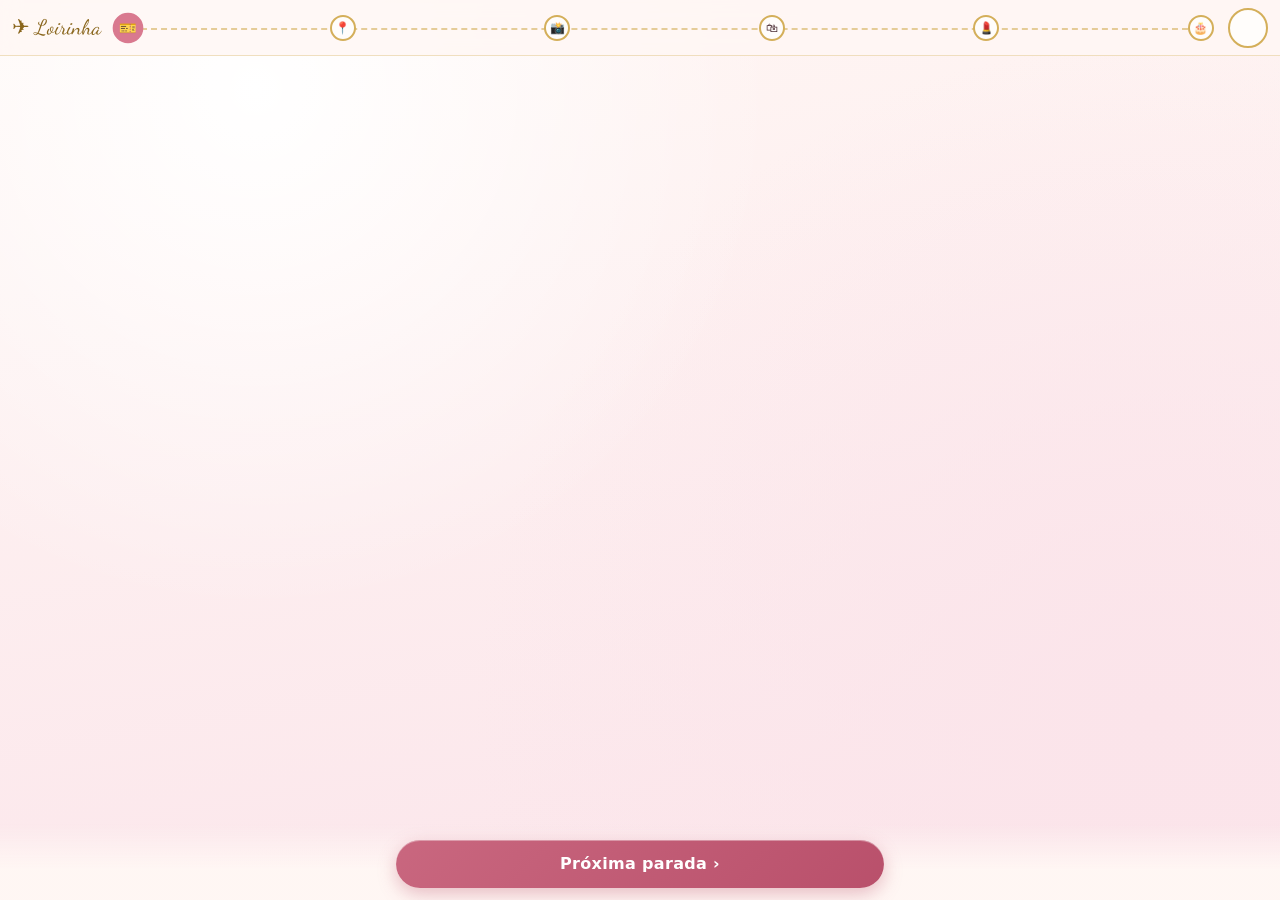
==== patricia/index.html @ ab7583b1 "Patrícia: estrutura do site, textos em config.js e navegação entre paradas Site novo e independente " ====
<!doctype html>
<html lang="pt-BR">
<head>
<meta charset="utf-8">
<meta name="viewport" content="width=device-width, initial-scale=1, viewport-fit=cover">
<meta name="theme-color" content="#FBE4EA">
<meta name="description" content="Uma surpresa de aniversário para a Loirinha. Embarque!">
<meta property="og:title" content="Feliz aniversário, Loirinha ✨">
<meta property="og:description" content="Seu cartão de embarque está pronto. ✈">
<title>Feliz aniversário, Loirinha ✨</title>
<link rel="icon" href="data:image/svg+xml,%3Csvg xmlns='http://www.w3.org/2000/svg' viewBox='0 0 100 100'%3E%3Ccircle cx='50' cy='50' r='48' fill='%23FBE4EA'/%3E%3Cpath d='M50 78C20 58 18 36 32 28c8-4 15 0 18 7 3-7 10-11 18-7 14 8 12 30-18 50z' fill='%23D9798F'/%3E%3C/svg%3E">
<link rel="preconnect" href="https://fonts.googleapis.com">
<link rel="preconnect" href="https://fonts.gstatic.com" crossorigin>
<link rel="stylesheet" href="https://fonts.googleapis.com/css2?family=Dancing+Script:wght@600;700&family=Playfair+Display:ital,wght@0,600;0,700;1,500&display=swap">
<link rel="stylesheet" href="css/base.css">
</head>
<body>
<a class="pular" href="#conteudo">Pular para o conteúdo</a>

<header id="topo">
  <span class="marca" aria-hidden="true">✈ <span id="marca-nome"></span></span>
  <ol id="itinerario" aria-label="Itinerário da surpresa"></ol>
  <button id="btn-som" class="btn-redondo" type="button" aria-pressed="false" hidden></button>
</header>

<main id="conteudo" tabindex="-1">
  <section class="tela" id="embarque" aria-labelledby="embarque-h"></section>
  <section class="tela" id="mapa" aria-labelledby="mapa-h"></section>
  <section class="tela" id="polaroid" aria-labelledby="polaroid-h"></section>
  <section class="tela" id="sacolas" aria-labelledby="sacolas-h"></section>
  <section class="tela" id="penteadeira" aria-labelledby="penteadeira-h"></section>
  <section class="tela" id="final" aria-labelledby="final-h"></section>
</main>

<nav id="rodape" aria-label="Navegação entre as paradas">
  <button id="btn-voltar" class="btn btn-claro" type="button"></button>
  <button id="btn-proxima" class="btn" type="button"></button>
</nav>

<div id="balao" role="status" aria-live="polite"></div>
<canvas id="brilhos" aria-hidden="true"></canvas>

<script src="js/config.js"></script>
<script src="js/base.js"></script>
<script src="js/app.js"></script>
</body>
</html>
---- patricia/css/base.css ----
:root {
  --creme: #FFF7F4;
  --branco: #FFFDFB;
  --rosa-claro: #FBE4EA;
  --rosa: #F4B6C2;
  --rosa-forte: #D9798F;
  --nude: #EFD5C6;
  --nude-escuro: #C9A28C;
  --dourado: #D4AF5A;
  --dourado-claro: #F3DFA6;
  --dourado-escuro: #8A661C;
  --texto: #4A2C33;
  --texto-suave: #6E4C55;
  --sombra: 0 10px 30px rgba(140, 80, 95, .18);

  --serifa: "Playfair Display", "Didot", "Bodoni 72", Georgia, serif;
  --mao: "Dancing Script", "Segoe Script", "Brush Script MT", cursive;
  --sans: system-ui, -apple-system, "Segoe UI", Roboto, "Helvetica Neue", Arial, sans-serif;

  --topo: 56px;
  --rodape: 76px;
  --seguro-baixo: env(safe-area-inset-bottom, 0px);
}

* { box-sizing: border-box; }

html, body { margin: 0; height: 100%; }

body {
  min-height: 100vh;
  min-height: 100dvh;
  background:
    radial-gradient(circle at 20% 10%, #fff 0, transparent 40%),
    radial-gradient(circle at 90% 80%, var(--rosa-claro) 0, transparent 50%),
    linear-gradient(170deg, var(--creme), var(--rosa-claro));
  background-attachment: fixed;
  color: var(--texto);
  font-family: var(--sans);
  font-size: 17px;
  line-height: 1.5;
  -webkit-tap-highlight-color: transparent;
  -webkit-text-size-adjust: 100%;
  overflow-x: hidden;
}

button { font: inherit; color: inherit; }

.pular {
  position: absolute; left: 8px; top: -60px; z-index: 100;
  background: var(--texto); color: #fff; padding: 8px 14px; border-radius: 8px;
}
.pular:focus { top: 8px; }

:focus-visible { outline: 3px solid var(--rosa-forte); outline-offset: 3px; border-radius: 6px; }

.so-leitor {
  position: absolute; width: 1px; height: 1px; overflow: hidden;
  clip: rect(0 0 0 0); white-space: nowrap;
}

/* ── topo: marca, itinerário e som */
#topo {
  position: fixed; inset: 0 0 auto 0; z-index: 20;
  height: calc(var(--topo) + env(safe-area-inset-top, 0px));
  padding: env(safe-area-inset-top, 0px) 12px 0;
  display: flex; align-items: center; gap: 10px;
  background: rgba(255, 247, 244, .82);
  -webkit-backdrop-filter: blur(10px); backdrop-filter: blur(10px);
  border-bottom: 1px solid rgba(212, 175, 90, .35);
}
.marca { font-family: var(--mao); font-size: 21px; color: var(--dourado-escuro); white-space: nowrap; }

#itinerario {
  flex: 1; display: flex; justify-content: space-between; align-items: center;
  list-style: none; margin: 0 4px; padding: 0; position: relative; min-width: 0;
}
#itinerario::before {
  content: ""; position: absolute; left: 6px; right: 6px; top: 50%;
  border-top: 2px dashed var(--dourado);
  opacity: .6;
}
#itinerario li { position: relative; z-index: 1; }
#itinerario button {
  display: block; width: 26px; height: 26px; padding: 0;
  border: 2px solid var(--dourado); border-radius: 50%;
  background: var(--branco); cursor: pointer; font-size: 12px;
  transition: transform .25s, background .25s;
}
#itinerario button[aria-current="step"] {
  background: var(--rosa-forte); border-color: var(--rosa-forte); color: #fff; transform: scale(1.18);
}
#itinerario button.visto:not([aria-current]) { background: var(--dourado-claro); }

.btn-redondo {
  width: 40px; height: 40px; flex: none; border-radius: 50%;
  border: 2px solid var(--dourado); background: var(--branco); cursor: pointer;
  display: grid; place-items: center; font-size: 18px;
}
.btn-redondo[aria-pressed="true"] { background: var(--rosa-forte); border-color: var(--rosa-forte); color: #fff; }

/* ── telas */
main { outline: none; }
.tela {
  display: none;
  min-height: 100vh;
  min-height: 100dvh;
  padding: calc(var(--topo) + env(safe-area-inset-top, 0px) + 18px) 16px calc(var(--rodape) + var(--seguro-baixo) + 18px);
  max-width: 520px;
  margin: 0 auto;
  position: relative;
}
.tela.ativa { display: block; animation: entra .6s cubic-bezier(.2, .8, .2, 1) both; }
.tela.saindo { display: block; position: absolute; inset: 0; animation: sai .35s ease both; pointer-events: none; }
@keyframes entra { from { opacity: 0; transform: translateY(26px) scale(.98); } }
@keyframes sai { to { opacity: 0; transform: translateY(-20px); } }

h1, h2 {
  font-family: var(--serifa); font-weight: 700; color: var(--texto);
  text-align: center; margin: 6px 0 4px; line-height: 1.15;
}
h2 { font-size: clamp(28px, 8vw, 36px); }
h2 .enfeite { color: var(--dourado); font-size: .7em; vertical-align: middle; }
.sub { text-align: center; color: var(--texto-suave); margin: 0 auto 16px; max-width: 34ch; }
.contador {
  text-align: center; font-size: 14px; letter-spacing: .06em; text-transform: uppercase;
  color: var(--dourado-escuro); font-weight: 600; margin: 14px 0 0;
}

/* ── botões */
.btn {
  appearance: none; border: 0; cursor: pointer;
  min-height: 48px; padding: 12px 22px; border-radius: 999px;
  font-weight: 700; font-size: 16px; letter-spacing: .02em;
  color: #fff;
  background: linear-gradient(135deg, #C9677F, #B9506B);
  box-shadow: 0 6px 18px rgba(185, 80, 107, .35), inset 0 1px 0 rgba(255, 255, 255, .35);
  transition: transform .15s, box-shadow .2s, opacity .2s;
}
.btn:active { transform: scale(.96); }
.btn-claro {
  color: var(--texto); background: var(--branco);
  box-shadow: inset 0 0 0 2px var(--nude), 0 4px 12px rgba(140, 80, 95, .1);
}
.btn-ouro {
  color: #3d2a06;
  background: linear-gradient(135deg, #F3DFA6, #D4AF5A 55%, #F3DFA6);
  box-shadow: 0 6px 18px rgba(170, 130, 40, .35), inset 0 1px 0 rgba(255, 255, 255, .6);
}
.btn[hidden] { display: none; }

#rodape {
  position: fixed; inset: auto 0 0 0; z-index: 20;
  display: flex; justify-content: space-between; gap: 12px;
  padding: 12px 16px calc(12px + var(--seguro-baixo));
  max-width: 520px; margin: 0 auto;
  transition: transform .4s, opacity .4s;
}
#rodape::before {
  content: ""; position: fixed; inset: auto 0 0 0; height: calc(var(--rodape) + var(--seguro-baixo));
  background: linear-gradient(to top, rgba(255, 247, 244, .95) 40%, transparent);
  z-index: -1; pointer-events: none;
}
#rodape.escondido { transform: translateY(120%); opacity: 0; pointer-events: none; }
#rodape .btn { flex: 1; }
#btn-voltar { flex: 0 0 auto; }

/* ── balão de mensagem (aria-live) */
#balao {
  position: fixed; z-index: 40; left: 50%; bottom: calc(var(--rodape) + var(--seguro-baixo) + 10px);
  width: min(92vw, 440px);
  transform: translate(-50%, 20px); opacity: 0; pointer-events: none;
  background: var(--branco); color: var(--texto);
  border: 1px solid var(--dourado-claro); border-radius: 18px;
  padding: 14px 18px; box-shadow: var(--sombra);
  text-align: center; font-size: 17px;
  transition: transform .35s cubic-bezier(.2, .9, .3, 1.3), opacity .3s;
}
#balao.on { transform: translate(-50%, 0); opacity: 1; }
#balao:empty { display: none; }

/* ── janela (modal) */
.janela {
  position: fixed; inset: 0; z-index: 50;
  display: grid; place-items: center; padding: 20px;
  background: rgba(74, 44, 51, .35);
  -webkit-backdrop-filter: blur(4px); backdrop-filter: blur(4px);
  animation: aparece .25s ease both;
}
.janela-caixa {
  width: min(100%, 400px); background: var(--branco); border-radius: 22px;
  padding: 26px 22px 20px; box-shadow: var(--sombra); text-align: center;
  animation: pula .45s cubic-bezier(.2, .9, .3, 1.3) both;
}
.janela-caixa .btn { margin-top: 18px; }
@keyframes aparece { from { opacity: 0; } }
@keyframes pula { from { opacity: 0; transform: translateY(30px) scale(.9); } }

/* ── brilhos e confete (um canvas só, por cima de tudo) */
#brilhos { position: fixed; inset: 0; width: 100%; height: 100%; pointer-events: none; z-index: 60; }

/* dica pulsante para coisas tocáveis */
.pulsa { animation: pulsa 2.2s ease-in-out infinite; }
@keyframes pulsa { 50% { filter: drop-shadow(0 0 6px rgba(212, 175, 90, .9)); } }

@media (prefers-reduced-motion: reduce) {
  *, *::before, *::after { animation-duration: .01ms !important; animation-iteration-count: 1 !important; transition-duration: .01ms !important; }
}
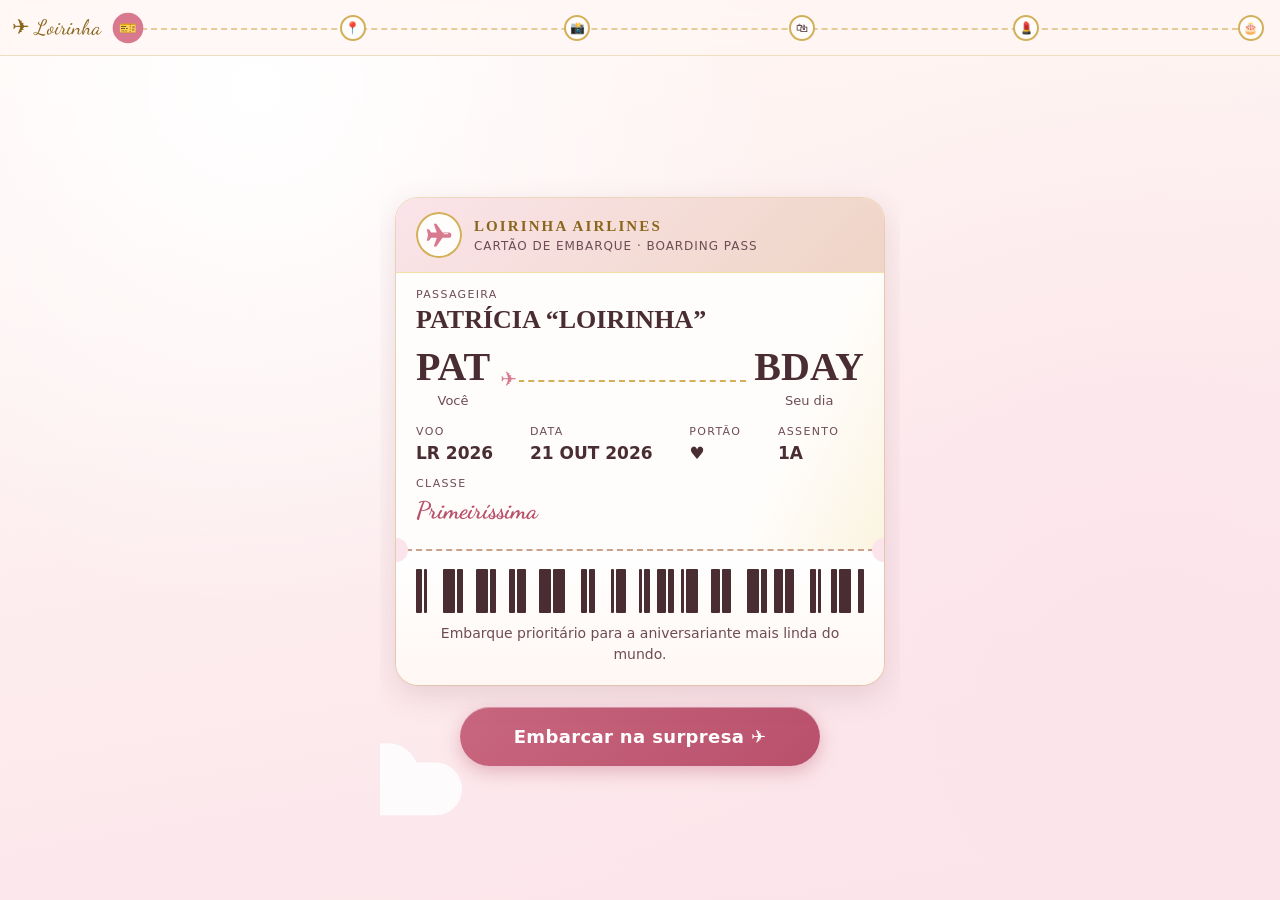
==== commit 19243326: "Patrícia: abertura em cartão de embarque Cartão com nome, apelido, rota PAT → BDAY e data; botão "Em" ====
--- a/patricia/index.html
+++ b/patricia/index.html
@@ -13,6 +13,7 @@
 <link rel="preconnect" href="https://fonts.gstatic.com" crossorigin>
 <link rel="stylesheet" href="https://fonts.googleapis.com/css2?family=Dancing+Script:wght@600;700&family=Playfair+Display:ital,wght@0,600;0,700;1,500&display=swap">
 <link rel="stylesheet" href="css/base.css">
+<link rel="stylesheet" href="css/embarque.css">
 </head>
 <body>
 <a class="pular" href="#conteudo">Pular para o conteúdo</a>
@@ -42,6 +43,7 @@
 
 <script src="js/config.js"></script>
 <script src="js/base.js"></script>
+<script src="js/telas/embarque.js"></script>
 <script src="js/app.js"></script>
 </body>
 </html>
--- a/patricia/css/base.css
+++ b/patricia/css/base.css
@@ -44,6 +44,7 @@
 }
 
 button { font: inherit; color: inherit; }
+[hidden] { display: none !important; }
 
 .pular {
   position: absolute; left: 8px; top: -60px; z-index: 100;
--- a/patricia/css/embarque.css
+++ b/patricia/css/embarque.css
@@ -0,0 +1,109 @@
+/* 1 ── cartão de embarque */
+#embarque { display: none; overflow: hidden; padding-bottom: 32px; }
+#embarque.ativa { display: flex; flex-direction: column; justify-content: center; gap: 22px; }
+
+.nuvens i {
+  position: absolute; z-index: -1; width: 140px; height: 44px; border-radius: 40px;
+  background: #fff; opacity: .85; filter: blur(.5px);
+  box-shadow: 30px -18px 0 4px #fff, 70px -6px 0 0 #fff;
+  animation: nuvem 26s linear infinite;
+}
+.nuvens i:nth-child(1) { top: 14%; left: -40%; }
+.nuvens i:nth-child(2) { top: 62%; left: -60%; transform: scale(.7); animation-duration: 34s; animation-delay: -12s; opacity: .7; }
+.nuvens i:nth-child(3) { top: 86%; left: -30%; transform: scale(1.2); animation-duration: 40s; animation-delay: -24s; }
+@keyframes nuvem { to { translate: 180vw 0; } }
+
+.passe {
+  position: relative; border-radius: 22px; overflow: hidden;
+  background: var(--branco); box-shadow: var(--sombra), 0 0 0 1px rgba(212, 175, 90, .35);
+  transform-origin: 50% 100%;
+}
+.passe::before {
+  content: ""; position: absolute; inset: 0; pointer-events: none;
+  background: linear-gradient(115deg, transparent 30%, rgba(243, 223, 166, .55) 45%, transparent 60%);
+  background-size: 300% 100%; animation: reflexo 5s ease-in-out infinite;
+}
+@keyframes reflexo { 0%, 40% { background-position: 120% 0; } 100% { background-position: -120% 0; } }
+
+.passe-corpo { padding: 18px 20px 20px; position: relative; }
+.passe-topo {
+  display: flex; align-items: center; gap: 12px;
+  margin: -18px -20px 14px; padding: 14px 20px;
+  background: linear-gradient(135deg, var(--rosa-claro), var(--nude));
+  border-bottom: 1px solid var(--dourado-claro);
+}
+.passe-aviao {
+  width: 46px; height: 46px; flex: none; border: 0; border-radius: 50%; padding: 9px; cursor: pointer;
+  background: var(--branco); color: var(--rosa-forte); box-shadow: inset 0 0 0 2px var(--dourado);
+}
+.passe-aviao.gira { animation: giro .7s cubic-bezier(.3, 1.4, .5, 1); }
+@keyframes giro { 50% { transform: translateY(-6px) rotate(-20deg) scale(1.15); } }
+.passe-cia { margin: 0; font-family: var(--serifa); font-weight: 700; letter-spacing: .14em; font-size: 15px; color: var(--dourado-escuro); }
+.passe-tipo { margin: 0; font-size: 12px; letter-spacing: .08em; text-transform: uppercase; color: var(--texto-suave); }
+
+.rotulo, .passe-dados dt {
+  margin: 0; font-size: 11px; letter-spacing: .12em; text-transform: uppercase; color: var(--texto-suave);
+}
+.passe-nome { margin: 0 0 12px; font-family: var(--serifa); font-size: clamp(20px, 6vw, 26px); font-weight: 700; line-height: 1.2; }
+
+.passe-rota { display: flex; align-items: center; justify-content: space-between; gap: 8px; margin-bottom: 12px; }
+.passe-rota > div:not(.passe-linha) { text-align: center; }
+.passe-rota b { display: block; font-family: var(--serifa); font-size: clamp(30px, 10vw, 40px); line-height: 1; color: var(--texto); }
+.passe-rota span { font-size: 13px; color: var(--texto-suave); }
+.passe-linha { flex: 1; position: relative; height: 24px; }
+.passe-linha::before { content: ""; position: absolute; left: 0; right: 0; top: 50%; border-top: 2px dashed var(--dourado); }
+.passe-linha span {
+  position: absolute; top: 50%; left: 0; translate: 0 -55%;
+  color: var(--rosa-forte); font-size: 20px; background: var(--branco); padding: 0 2px;
+  animation: voa 3.2s ease-in-out infinite;
+}
+@keyframes voa { 0% { left: 0; } 50% { left: calc(100% - 24px); } 100% { left: 0; } }
+
+.passe-dados { display: grid; grid-template-columns: repeat(4, auto); gap: 10px 12px; margin: 0; }
+.passe-dados dd { margin: 0; white-space: nowrap; font-weight: 700; font-size: 17px; }
+.passe-dados .largo { grid-column: 1 / -1; }
+.passe-dados .largo dd { font-family: var(--mao); font-size: 24px; color: var(--rosa-forte); font-weight: 700; color: #B9506B; }
+
+.passe-canhoto {
+  position: relative; padding: 18px 20px 20px;
+  border-top: 2px dashed var(--nude-escuro);
+  background: linear-gradient(180deg, #fff, var(--creme));
+}
+/* furinhos do picote */
+.passe-canhoto::before, .passe-canhoto::after {
+  content: ""; position: absolute; top: -13px; width: 24px; height: 24px; border-radius: 50%;
+  background: var(--rosa-claro);
+}
+.passe-canhoto::before { left: -12px; }
+.passe-canhoto::after { right: -12px; }
+.passe-canhoto p { margin: 10px 0 0; font-size: 14px; color: var(--texto-suave); text-align: center; }
+.codigo { display: flex; gap: 2px; height: 44px; }
+.codigo i { background: var(--texto); border-radius: 1px; }
+.codigo i:nth-child(3n) { background: transparent; }
+
+.carimbo {
+  position: absolute; right: 16px; bottom: 18px;
+  padding: 6px 12px; border: 3px double #B9506B; border-radius: 10px;
+  font-family: var(--serifa); font-weight: 700; letter-spacing: .14em; color: #B9506B;
+  transform: rotate(-14deg) scale(2.4); opacity: 0; pointer-events: none;
+}
+.carimbado .carimbo { animation: carimba .45s cubic-bezier(.3, 1.6, .5, 1) forwards; }
+@keyframes carimba { to { transform: rotate(-14deg) scale(1); opacity: .9; } }
+
+.passe-acao { text-align: center; margin: 0; }
+.btn-grande { font-size: 18px; padding: 16px 30px; width: 100%; max-width: 360px; }
+
+/* o canhoto se solta e o avião decola */
+.destaca .passe-canhoto { animation: solta .8s cubic-bezier(.5, 0, .7, .4) forwards; transform-origin: 0 0; }
+@keyframes solta { to { transform: translate(30px, 120px) rotate(14deg); opacity: 0; } }
+.decola .passe, .decola .passe-acao { animation: sumir .6s ease forwards; }
+@keyframes sumir { to { opacity: 0; transform: translateY(-30px) scale(.95); } }
+.decolagem {
+  position: absolute; left: -90px; bottom: 20%; width: 80px; height: 80px;
+  color: var(--rosa-forte); opacity: 0; pointer-events: none;
+}
+.decola .decolagem { animation: decola 1.2s cubic-bezier(.5, 0, .6, 1) forwards; }
+@keyframes decola {
+  0% { opacity: 1; transform: translate(0, 0) rotate(-8deg); }
+  100% { opacity: 1; transform: translate(130vw, -60vh) rotate(-28deg) scale(1.6); }
+}
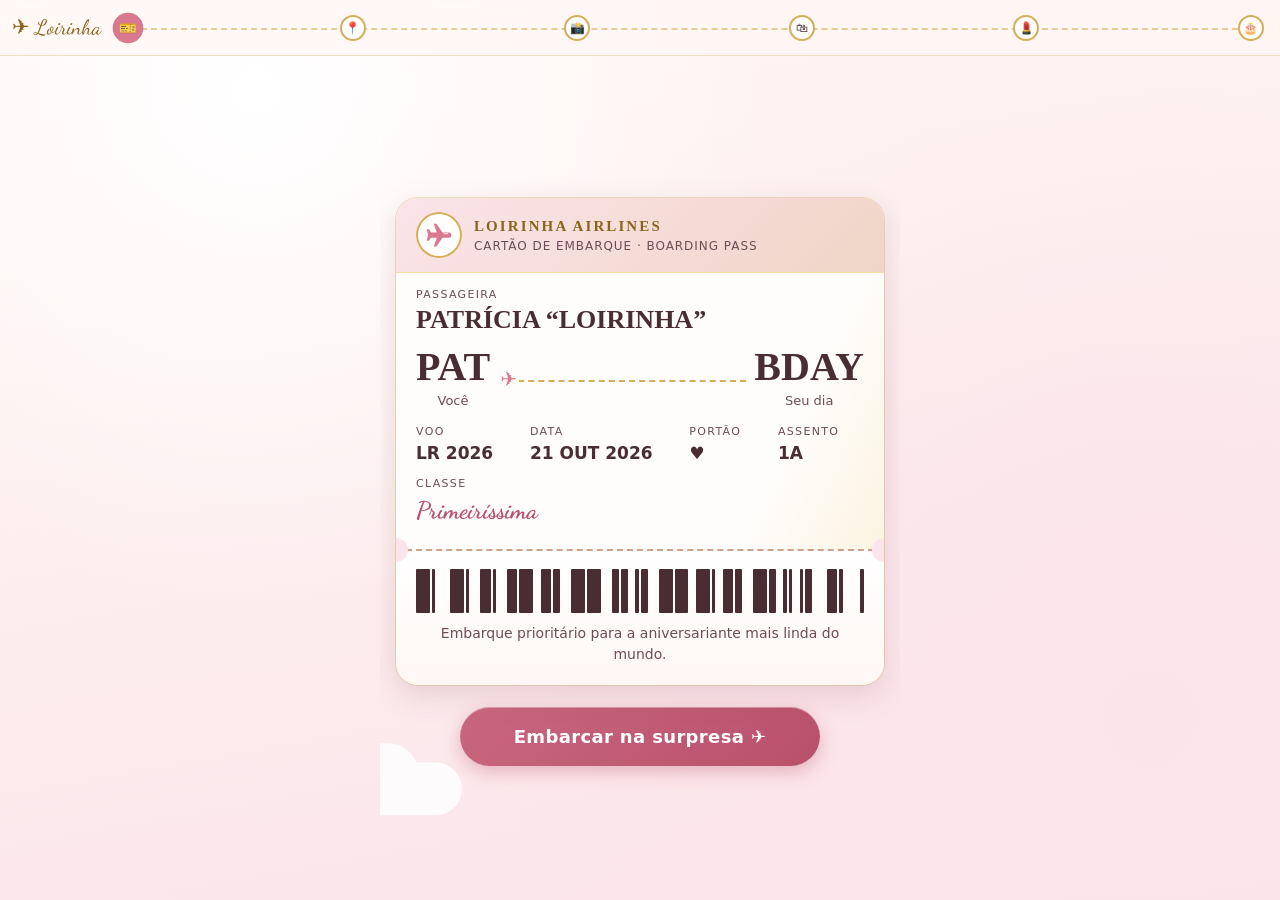
==== commit 857695eb: "Patrícia: mapa de viagens com pins, rota e passaporte Contorno do Brasil desenhado em SVG a partir d" ====
--- a/patricia/index.html
+++ b/patricia/index.html
@@ -14,6 +14,7 @@
 <link rel="stylesheet" href="https://fonts.googleapis.com/css2?family=Dancing+Script:wght@600;700&family=Playfair+Display:ital,wght@0,600;0,700;1,500&display=swap">
 <link rel="stylesheet" href="css/base.css">
 <link rel="stylesheet" href="css/embarque.css">
+<link rel="stylesheet" href="css/mapa.css">
 </head>
 <body>
 <a class="pular" href="#conteudo">Pular para o conteúdo</a>
@@ -44,6 +45,7 @@
 <script src="js/config.js"></script>
 <script src="js/base.js"></script>
 <script src="js/telas/embarque.js"></script>
+<script src="js/telas/mapa.js"></script>
 <script src="js/app.js"></script>
 </body>
 </html>
--- a/patricia/css/base.css
+++ b/patricia/css/base.css
@@ -24,7 +24,8 @@
 
 * { box-sizing: border-box; }
 
-html, body { margin: 0; height: 100%; }
+html { background: var(--creme); }
+html, body { margin: 0; }
 
 body {
   min-height: 100vh;
@@ -163,7 +164,7 @@
 }
 #rodape.escondido { transform: translateY(120%); opacity: 0; pointer-events: none; }
 #rodape .btn { flex: 1; }
-#btn-voltar { flex: 0 0 auto; }
+#rodape #btn-voltar { flex: 0 0 auto; }
 
 /* ── balão de mensagem (aria-live) */
 #balao {
--- a/patricia/css/mapa.css
+++ b/patricia/css/mapa.css
@@ -0,0 +1,52 @@
+/* 2 ── mapa de viagens */
+.mapa-moldura {
+  border-radius: 22px; overflow: hidden; background: var(--branco);
+  box-shadow: var(--sombra), 0 0 0 6px var(--branco), 0 0 0 7px var(--dourado-claro);
+  margin: 6px 6px 0;
+}
+.mapa-svg { display: block; width: 100%; height: auto; touch-action: manipulation; }
+
+.rota { animation: tracejado 1.2s linear infinite; }
+@keyframes tracejado { to { stroke-dashoffset: -24; } }
+
+.pin { cursor: pointer; outline: none; }
+.pin-corpo { animation: cai .7s cubic-bezier(.3, 1.6, .5, 1) var(--atraso, .3s) both; transform-box: fill-box; transform-origin: 50% 100%; }
+@keyframes cai { from { transform: translateY(-60px); opacity: 0; } }
+.pin.pula .pin-corpo { animation: pulinho .6s cubic-bezier(.3, 1.6, .5, 1); }
+@keyframes pulinho { 40% { transform: translateY(-12px) scale(1.12); } }
+.pin:focus-visible .pin-corpo path { stroke: var(--texto); stroke-width: 3; }
+.pin-nome { font-size: 12px; font-weight: 700; fill: var(--texto); paint-order: stroke; stroke: #fff; stroke-width: 4px; stroke-linejoin: round; }
+
+.proxima-viagem { animation: flutua 3s ease-in-out infinite; transform-box: fill-box; }
+@keyframes flutua { 50% { translate: 0 -4px; } }
+
+.passaporte {
+  list-style: none; padding: 0; margin: 12px 0 0;
+  display: flex; justify-content: center; gap: 14px; flex-wrap: wrap;
+}
+.selo {
+  width: 88px; height: 88px; border-radius: 50%;
+  display: grid; place-content: center; text-align: center; line-height: 1.1;
+  border: 2px dashed var(--nude-escuro); color: var(--texto-suave); background: rgba(255, 255, 255, .6);
+  font-size: 22px;
+}
+.selo.carimbado {
+  border: 3px double #B9506B; color: #8E3550; background: #FFF5F7;
+  transform: rotate(-8deg); animation: carimbaSelo .45s cubic-bezier(.3, 1.6, .5, 1);
+}
+.selo b { font-family: var(--serifa); font-size: 14px; }
+.selo small { font-size: 11px; letter-spacing: .14em; }
+.selo .selo-ic { font-size: 20px; }
+@keyframes carimbaSelo { from { transform: rotate(-8deg) scale(1.8); opacity: 0; } }
+.selo.grande { width: 110px; height: 110px; margin: 0 auto 6px; }
+
+.cartao-destino h3 { font-family: var(--serifa); margin: 8px 0 4px; font-size: 24px; }
+.cartao-destino p { margin: 0; color: var(--texto); }
+
+.proximos { margin-top: 20px; text-align: center; }
+.proximos h3 { font-family: var(--serifa); font-size: 18px; margin: 0 0 8px; color: var(--dourado-escuro); }
+.proximos ul { list-style: none; padding: 0; margin: 0; display: flex; flex-wrap: wrap; justify-content: center; gap: 8px; }
+.proximos li {
+  padding: 6px 14px; border-radius: 999px; font-size: 14px;
+  background: var(--branco); border: 1px dashed var(--dourado);
+}
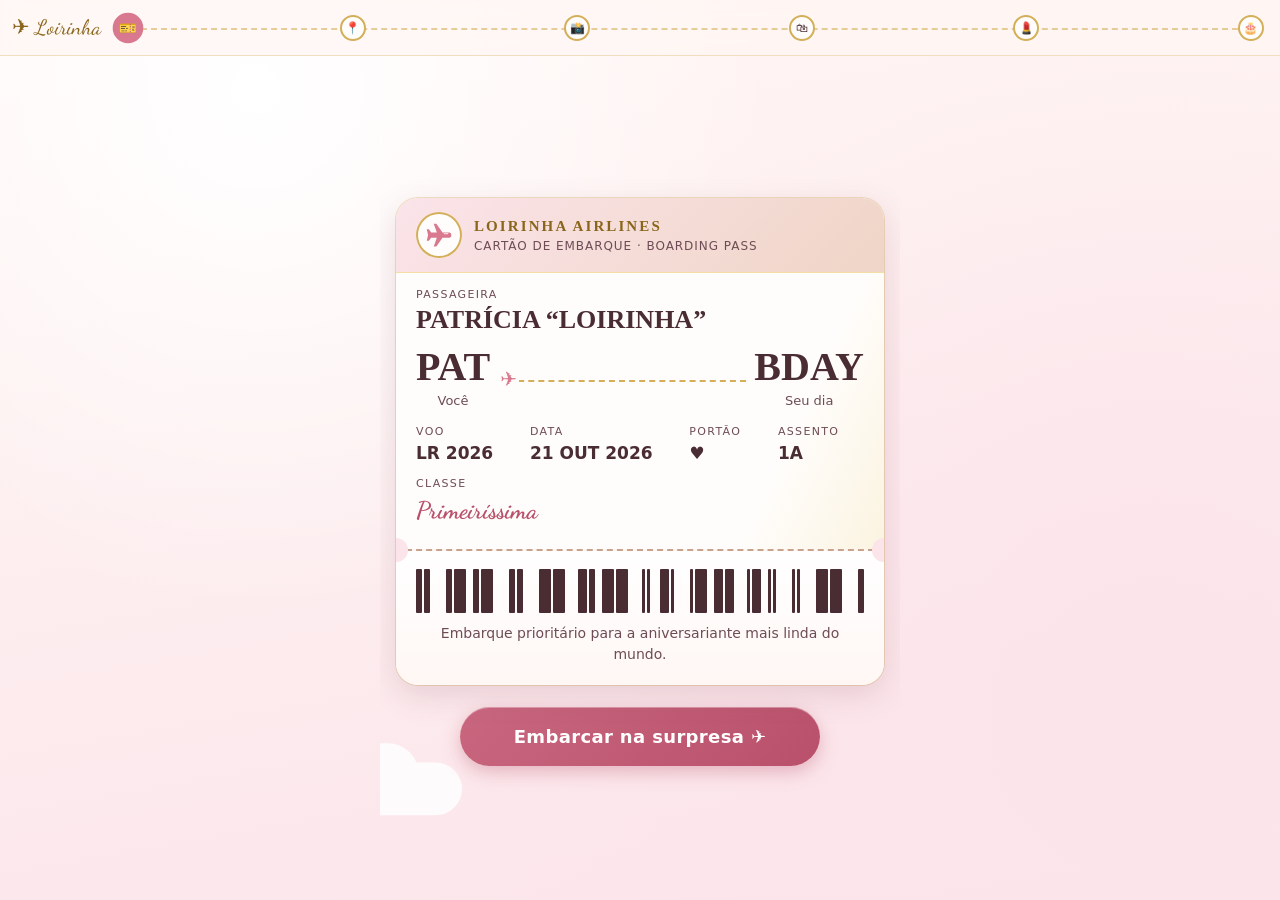
==== commit 4868e0a3: "Patrícia: câmera antiga e polaroid que revela balançando o celular A câmera instantânea é SVG; o fla" ====
--- a/patricia/index.html
+++ b/patricia/index.html
@@ -15,6 +15,7 @@
 <link rel="stylesheet" href="css/base.css">
 <link rel="stylesheet" href="css/embarque.css">
 <link rel="stylesheet" href="css/mapa.css">
+<link rel="stylesheet" href="css/polaroid.css">
 </head>
 <body>
 <a class="pular" href="#conteudo">Pular para o conteúdo</a>
@@ -46,6 +47,7 @@
 <script src="js/base.js"></script>
 <script src="js/telas/embarque.js"></script>
 <script src="js/telas/mapa.js"></script>
+<script src="js/telas/polaroid.js"></script>
 <script src="js/app.js"></script>
 </body>
 </html>
--- a/patricia/css/polaroid.css
+++ b/patricia/css/polaroid.css
@@ -0,0 +1,85 @@
+/* 3 ── câmera antiga e polaroid */
+.estudio { position: relative; display: flex; flex-direction: column; align-items: center; margin-top: 8px; }
+.camera {
+  position: relative; z-index: 2; width: min(78vw, 250px); aspect-ratio: 240 / 170;
+  filter: drop-shadow(0 12px 18px rgba(140, 80, 95, .22));
+}
+.flash .camera { animation: clique .35s ease; }
+@keyframes clique { 40% { transform: scale(.96) translateY(3px); } }
+
+.flash-luz { position: fixed; inset: 0; z-index: 70; background: #fff; opacity: 0; pointer-events: none; }
+.flash .flash-luz { animation: flash .6s ease-out; }
+@keyframes flash { 10% { opacity: .95; } 100% { opacity: 0; } }
+
+/* a fenda por onde a foto sai */
+.saida {
+  position: relative; z-index: 1;
+  margin-top: calc(min(78vw, 250px) * -0.12);
+  width: min(82vw, 290px);
+  overflow: hidden; padding: 0 14px 30px;
+  max-height: 0; transition: max-height 1.5s steps(14, end);
+}
+.ejetando .saida { max-height: 560px; }
+.foto-polaroid {
+  --p: 0; --balanco: 0deg;
+  margin: 0; padding: 12px 12px 0; background: #FFFEFB; border-radius: 3px;
+  box-shadow: 0 14px 28px rgba(74, 44, 51, .22), 0 2px 4px rgba(74, 44, 51, .12);
+  transform: translateY(-104%); visibility: hidden;
+  touch-action: none; cursor: grab;
+}
+.ejetando .foto-polaroid { visibility: visible; animation: ejeta 1.5s steps(14, end) forwards; }
+@keyframes ejeta { to { transform: translateY(0); } }
+.solta .foto-polaroid { animation: none; transform: rotate(var(--balanco)); transition: transform .25s ease-out; }
+.foto-polaroid.pronta { transition: transform .8s cubic-bezier(.3, 1.5, .5, 1); }
+
+.foto-area { position: relative; aspect-ratio: 1 / 1; overflow: hidden; background: #2E2B36; }
+.foto-area img {
+  position: absolute; inset: 0; width: 100%; height: 100%; object-fit: cover; object-position: 50% 30%;
+  -webkit-user-drag: none; user-select: none;
+  filter:
+    blur(calc((1 - var(--p)) * 9px))
+    sepia(calc(.42 - var(--p) * .2))
+    saturate(calc(.25 + var(--p) * .8))
+    contrast(calc(.8 + var(--p) * .25))
+    brightness(calc(1.5 - var(--p) * .44));
+}
+/* a "química" escura que vai sumindo */
+.quimica {
+  position: absolute; inset: 0;
+  background: linear-gradient(160deg, #3B3846, #4E4B5E 50%, #5D5A6E);
+  opacity: calc(1 - var(--p) * 1.25);
+}
+/* cara de foto antiga: tom quente, vinheta e grão */
+.vinheta {
+  position: absolute; inset: 0; pointer-events: none;
+  background:
+    radial-gradient(ellipse at 50% 45%, transparent 50%, rgba(70, 35, 20, .38) 100%),
+    linear-gradient(170deg, rgba(255, 196, 150, .16), rgba(255, 170, 190, .12));
+  mix-blend-mode: multiply;
+}
+.foto-area::after {
+  content: ""; position: absolute; inset: 0; pointer-events: none; opacity: .16; mix-blend-mode: overlay;
+  background-image: url("data:image/svg+xml,%3Csvg xmlns='http://www.w3.org/2000/svg' width='160' height='160'%3E%3Cfilter id='n'%3E%3CfeTurbulence type='fractalNoise' baseFrequency='.9' numOctaves='2' stitchTiles='stitch'/%3E%3C/filter%3E%3Crect width='160' height='160' filter='url(%23n)'/%3E%3C/svg%3E");
+}
+.foto-polaroid figcaption {
+  height: 58px; display: grid; place-items: center;
+  font-family: var(--mao); font-size: 27px; color: #4A2C33;
+  clip-path: inset(0 100% 0 0);
+}
+.foto-polaroid.pronta figcaption { animation: escreve 1.6s .5s ease forwards; }
+@keyframes escreve { to { clip-path: inset(0 0 0 0); } }
+
+.acao-foto { text-align: center; margin: 18px 0 0; }
+.revelacao { text-align: center; }
+.revelacao .dica { font-weight: 600; margin: 4px auto 10px; max-width: 30ch; }
+.progresso {
+  height: 12px; border-radius: 999px; background: var(--branco); overflow: hidden;
+  box-shadow: inset 0 0 0 2px var(--nude); max-width: 280px; margin: 0 auto;
+}
+.progresso i {
+  display: block; height: 100%; width: 0; border-radius: inherit;
+  background: linear-gradient(90deg, var(--rosa), var(--dourado));
+  transition: width .2s;
+}
+.pct { font-size: 14px; color: var(--texto-suave); margin: 6px 0; }
+.revelada .revelacao .dica, .revelada .progresso, .revelada .pct { display: none; }
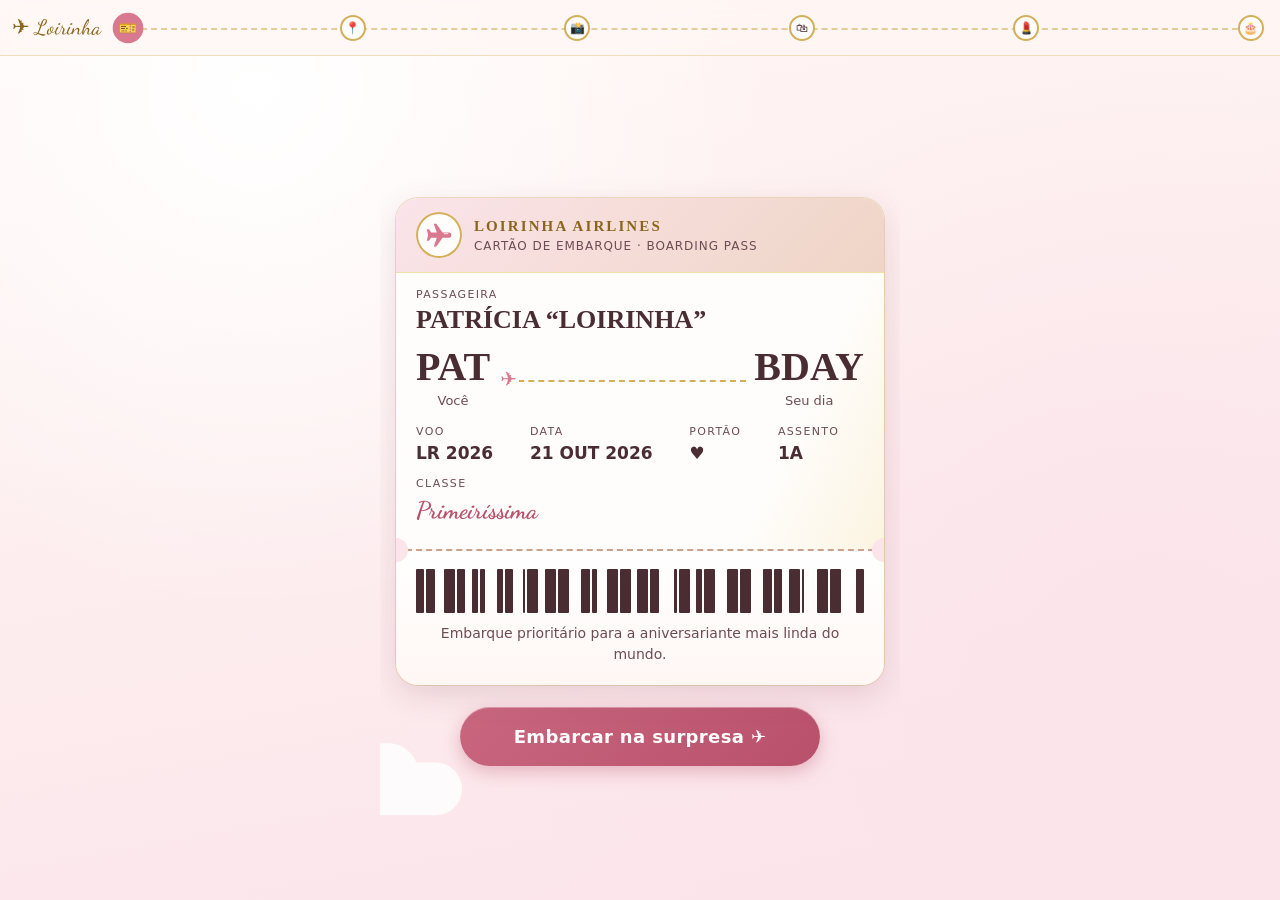
==== commit 2cdc7d49: "Patrícia: sacolas de compras que abrem e revelam elogios Seis sacolinhas em SVG com a cor de cada lo" ====
--- a/patricia/index.html
+++ b/patricia/index.html
@@ -16,6 +16,7 @@
 <link rel="stylesheet" href="css/embarque.css">
 <link rel="stylesheet" href="css/mapa.css">
 <link rel="stylesheet" href="css/polaroid.css">
+<link rel="stylesheet" href="css/sacolas.css">
 </head>
 <body>
 <a class="pular" href="#conteudo">Pular para o conteúdo</a>
@@ -48,6 +49,7 @@
 <script src="js/telas/embarque.js"></script>
 <script src="js/telas/mapa.js"></script>
 <script src="js/telas/polaroid.js"></script>
+<script src="js/telas/sacolas.js"></script>
 <script src="js/app.js"></script>
 </body>
 </html>
--- a/patricia/css/sacolas.css
+++ b/patricia/css/sacolas.css
@@ -0,0 +1,54 @@
+/* 4 ── sacolas de compras */
+.vitrine {
+  list-style: none; margin: 0; padding: 0;
+  display: grid; grid-template-columns: repeat(2, 1fr); gap: 18px 14px;
+}
+@media (min-width: 440px) { .vitrine { grid-template-columns: repeat(3, 1fr); } }
+
+.sacola {
+  width: 100%; border: 0; background: none; padding: 6px 4px 0; cursor: pointer;
+  display: flex; flex-direction: column; align-items: center; gap: 6px;
+  animation: chega .6s cubic-bezier(.3, 1.5, .5, 1) var(--atraso) both;
+}
+@keyframes chega { from { opacity: 0; transform: translateY(24px) scale(.9); } }
+.sacola-arte {
+  display: block; width: 100%; max-width: 132px; aspect-ratio: 120 / 140;
+  filter: drop-shadow(0 10px 12px rgba(140, 80, 95, .2));
+  transform-origin: 50% 100%;
+  transition: transform .25s;
+}
+.sacola:hover .sacola-arte { transform: translateY(-4px) rotate(-2deg); }
+.sacola:active .sacola-arte { transform: scale(.95); }
+.etiqueta {
+  font-family: var(--serifa); font-size: 14px; font-weight: 600; line-height: 1.2;
+  background: var(--branco); padding: 4px 10px; border-radius: 6px;
+  border: 1px solid var(--dourado-claro);
+}
+
+.papel-seda { transform: translateY(40px); transform-box: view-box; opacity: 0; transition: transform .5s cubic-bezier(.3, 1.6, .5, 1), opacity .2s; }
+.alcas { transform-box: view-box; transform-origin: 60px 46px; transition: transform .4s; }
+.abrindo .sacola-arte { animation: balanca .5s ease; }
+@keyframes balanca { 25% { transform: rotate(-6deg); } 75% { transform: rotate(5deg); } }
+.abrindo .alcas, .aberta .alcas { transform: scaleY(.6) translateY(-10px); }
+.abrindo .papel-seda, .aberta .papel-seda { transform: translateY(0); opacity: 1; }
+.aberta .etiqueta::after { content: " ✓"; color: #B9506B; }
+
+.recibo {
+  font-family: "Courier New", ui-monospace, monospace; color: var(--texto);
+  background:
+    linear-gradient(135deg, transparent 6px, #FFFEFB 0) top left / 12px 10px repeat-x,
+    #FFFEFB;
+  padding: 6px 4px 0;
+}
+.janela-recibo .janela-caixa { background: #FFFEFB; border-radius: 6px; transform: rotate(-1deg); }
+.recibo-loja { font-family: var(--serifa); font-size: 22px; font-weight: 700; margin: 0; }
+.recibo-linha { margin: 10px 0; border: 0; border-top: 2px dotted var(--nude-escuro); }
+.recibo-texto { font-family: var(--sans); font-size: 18px; margin: 10px 0; line-height: 1.45; }
+.recibo-preco { display: flex; justify-content: space-between; margin: 0; font-size: 15px; text-transform: uppercase; }
+.recibo-preco b { color: #B9506B; }
+
+.total {
+  text-align: center; font-family: var(--serifa); font-size: 19px; font-weight: 600;
+  margin: 10px auto 0; max-width: 30ch; color: #8E3550;
+}
+.total:empty { display: none; }
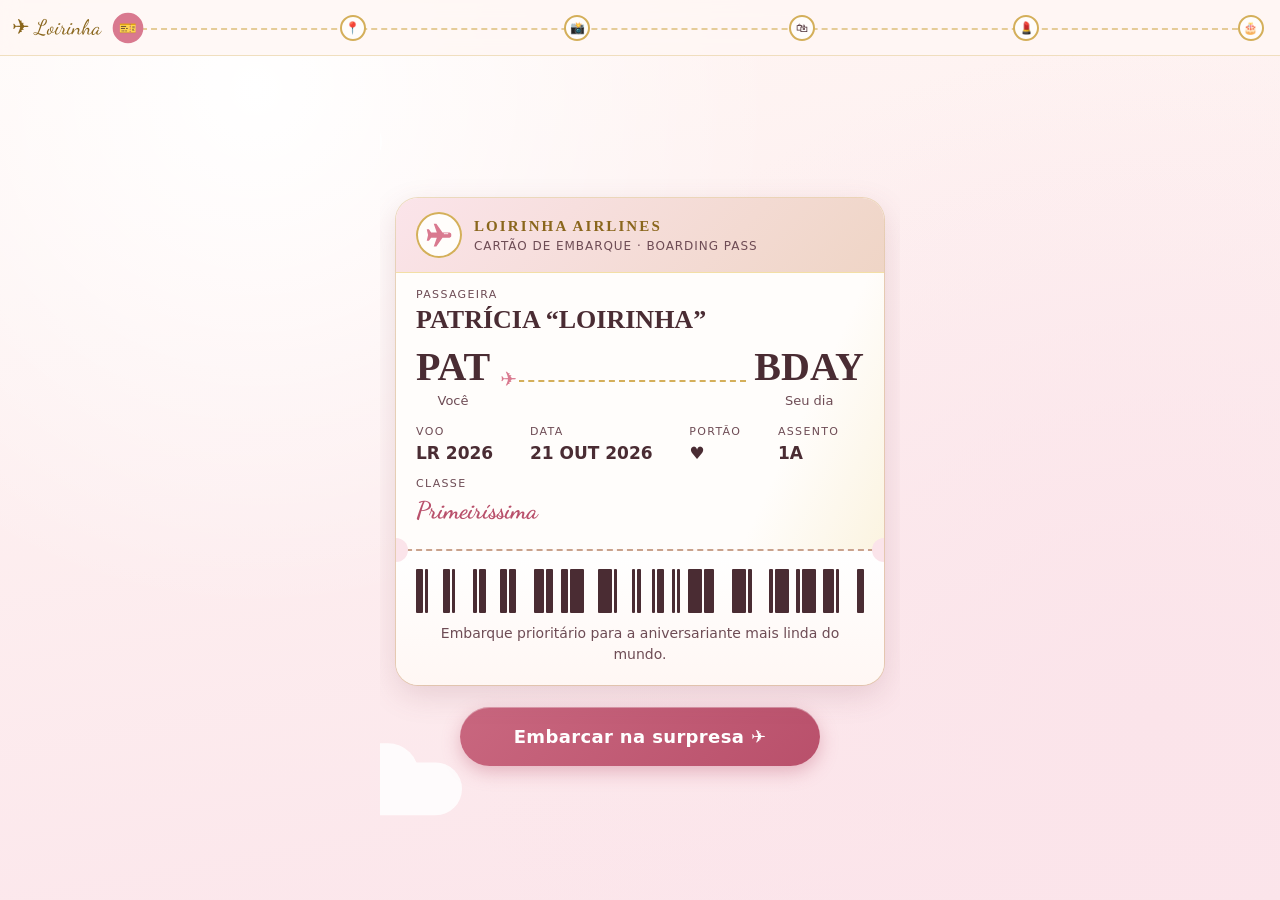
==== commit e2b2b070: "Patrícia: penteadeira com espelho, maquiagem e perfume Cena em SVG: espelho com lâmpadas que acendem" ====
--- a/patricia/index.html
+++ b/patricia/index.html
@@ -17,6 +17,7 @@
 <link rel="stylesheet" href="css/mapa.css">
 <link rel="stylesheet" href="css/polaroid.css">
 <link rel="stylesheet" href="css/sacolas.css">
+<link rel="stylesheet" href="css/penteadeira.css">
 </head>
 <body>
 <a class="pular" href="#conteudo">Pular para o conteúdo</a>
@@ -50,6 +51,7 @@
 <script src="js/telas/mapa.js"></script>
 <script src="js/telas/polaroid.js"></script>
 <script src="js/telas/sacolas.js"></script>
+<script src="js/telas/penteadeira.js"></script>
 <script src="js/app.js"></script>
 </body>
 </html>
--- a/patricia/css/base.css
+++ b/patricia/css/base.css
@@ -120,7 +120,7 @@
   font-family: var(--serifa); font-weight: 700; color: var(--texto);
   text-align: center; margin: 6px 0 4px; line-height: 1.15;
 }
-h2 { font-size: clamp(28px, 8vw, 36px); }
+h2 { font-size: clamp(26px, 7.4vw, 36px); }
 h2 .enfeite { color: var(--dourado); font-size: .7em; vertical-align: middle; }
 .sub { text-align: center; color: var(--texto-suave); margin: 0 auto 16px; max-width: 34ch; }
 .contador {
--- a/patricia/css/penteadeira.css
+++ b/patricia/css/penteadeira.css
@@ -0,0 +1,53 @@
+/* 5 ── penteadeira */
+.cena-penteadeira {
+  border-radius: 22px; overflow: hidden; background: var(--branco);
+  box-shadow: var(--sombra), 0 0 0 6px var(--branco), 0 0 0 7px var(--dourado-claro);
+  margin: 6px 6px 0;
+}
+.penteadeira-svg { display: block; width: 100%; height: auto; }
+
+.penteadeira-svg .item { cursor: pointer; outline: none; transform-box: fill-box; transform-origin: 50% 100%; }
+.penteadeira-svg .item:focus-visible { filter: drop-shadow(0 0 4px #B9506B) drop-shadow(0 0 2px #B9506B); }
+.penteadeira-svg .item.agindo:not([data-id="espelho"]) { animation: mexe .6s cubic-bezier(.3, 1.5, .5, 1); }
+@keyframes mexe { 30% { transform: translateY(-8px) rotate(-5deg); } 60% { transform: rotate(4deg); } }
+.penteadeira-svg [data-id="espelho"].agindo { animation: none; }
+
+.lampada { fill: #FFF6E0; stroke: #D4AF5A; stroke-width: 1.5; transition: fill .4s, filter .4s; }
+.lampada.acesa { fill: #FFE9A8; filter: drop-shadow(0 0 5px #F3D27A); }
+.completa .lampada { animation: pisca 1.6s ease-in-out infinite alternate; }
+.completa .lampada:nth-of-type(2n) { animation-delay: .8s; }
+@keyframes pisca { to { fill: #FFF9E6; filter: drop-shadow(0 0 9px #F3D27A); } }
+
+.reflexo { transform-box: view-box; translate: -160px 0; }
+.agindo .reflexo { animation: brilho-espelho 1.1s ease; }
+@keyframes brilho-espelho { to { translate: 220px 0; } }
+
+.beijo { opacity: 0; transform-box: fill-box; transform-origin: 50% 50%; }
+.beijo.on { animation: beija .5s cubic-bezier(.3, 1.6, .5, 1) forwards; }
+@keyframes beija { from { opacity: 0; transform: scale(2.2) rotate(-10deg); } to { opacity: .85; transform: rotate(-10deg); } }
+
+.bala { transform-box: fill-box; }
+.agindo .bala { animation: gira-batom 1.2s ease; }
+@keyframes gira-batom { 40%, 70% { transform: translateY(-10px); } }
+
+.tampa { transform-box: fill-box; transform-origin: 50% 100%; }
+[data-id="blush"].agindo .tampa { animation: abre-tampa 1.2s ease; }
+@keyframes abre-tampa { 30%, 70% { transform: rotate(-35deg) translate(-6px, -4px); } }
+
+[data-id="perfume"].agindo .frasco-perfume circle { animation: aperta .4s ease 2; transform-box: fill-box; transform-origin: 50% 50%; }
+@keyframes aperta { 50% { transform: scale(.7); } }
+
+.fio-loiro { stroke-dasharray: 40; stroke-dashoffset: 40; }
+.agindo .fio-loiro { animation: fio 1s ease forwards; }
+@keyframes fio { to { stroke-dashoffset: 0; } }
+
+.bilhete {
+  display: flex; gap: 12px; align-items: center;
+  margin: 18px 4px 0; padding: 14px 16px; min-height: 84px;
+  background: var(--branco); border-radius: 16px; border: 1px solid var(--dourado-claro);
+  box-shadow: 0 6px 16px rgba(140, 80, 95, .1);
+}
+.bilhete-ic { font-size: 30px; flex: none; }
+.bilhete p { margin: 0; font-size: 17px; }
+.bilhete.novo { animation: bilhete .5s cubic-bezier(.3, 1.5, .5, 1); }
+@keyframes bilhete { from { transform: translateY(10px) scale(.97); opacity: .3; } }
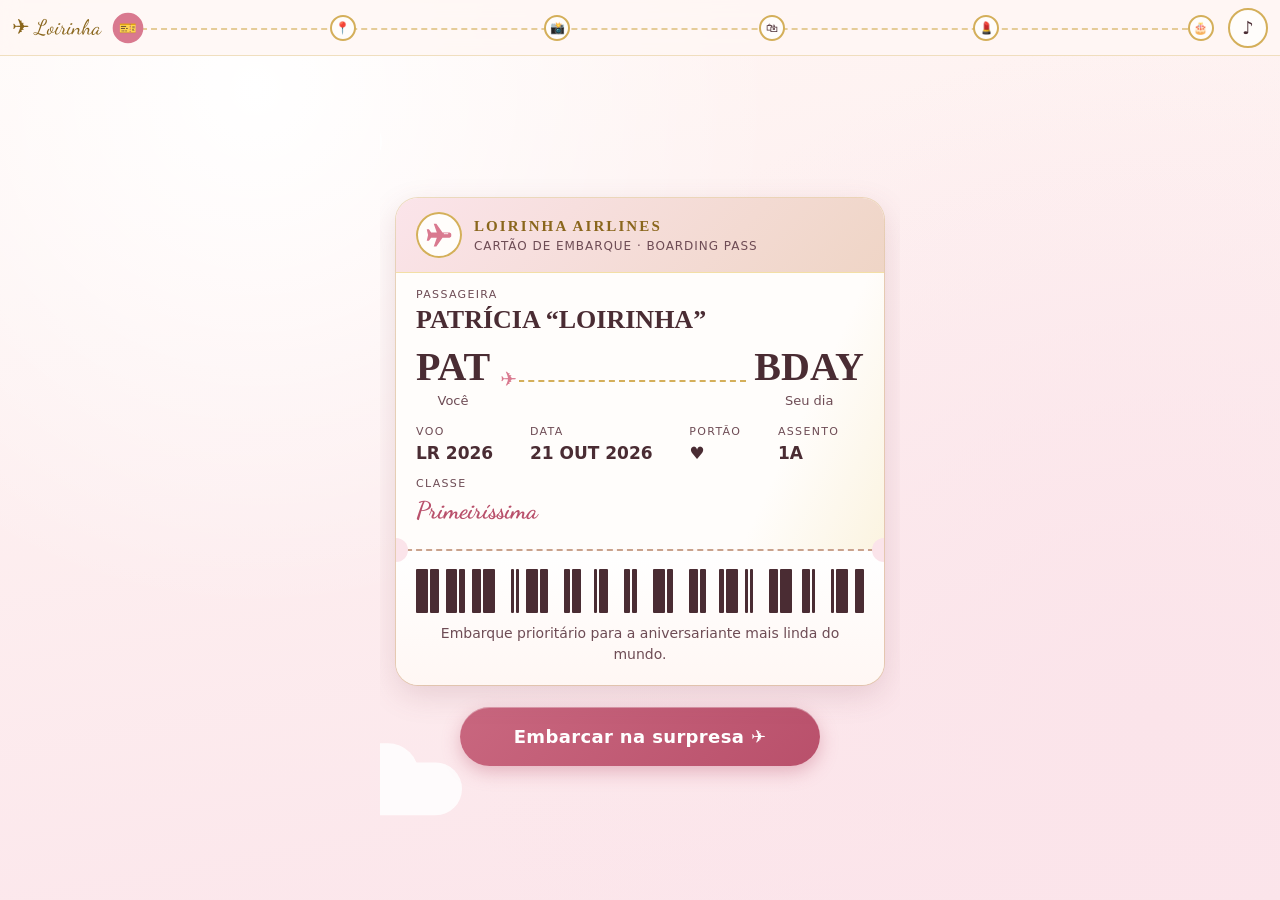
==== commit eafabbcd: "Patrícia: mensagem final com bolo, confete dourado, cartinha e música Bolo em SVG com três velas par" ====
--- a/patricia/index.html
+++ b/patricia/index.html
@@ -18,6 +18,7 @@
 <link rel="stylesheet" href="css/polaroid.css">
 <link rel="stylesheet" href="css/sacolas.css">
 <link rel="stylesheet" href="css/penteadeira.css">
+<link rel="stylesheet" href="css/final.css">
 </head>
 <body>
 <a class="pular" href="#conteudo">Pular para o conteúdo</a>
@@ -47,11 +48,13 @@
 
 <script src="js/config.js"></script>
 <script src="js/base.js"></script>
+<script src="js/som.js"></script>
 <script src="js/telas/embarque.js"></script>
 <script src="js/telas/mapa.js"></script>
 <script src="js/telas/polaroid.js"></script>
 <script src="js/telas/sacolas.js"></script>
 <script src="js/telas/penteadeira.js"></script>
+<script src="js/telas/final.js"></script>
 <script src="js/app.js"></script>
 </body>
 </html>
--- a/patricia/css/final.css
+++ b/patricia/css/final.css
@@ -0,0 +1,66 @@
+/* 6 ── mensagem final */
+#final { text-align: center; overflow: hidden; }
+
+.titulo-final {
+  font-family: var(--mao); font-weight: 700; color: #8E3550;
+  font-size: clamp(40px, 12vw, 58px); line-height: 1.05; margin-top: 8px;
+  text-shadow: 0 2px 0 var(--dourado-claro), 0 0 18px rgba(243, 223, 166, .8);
+  animation: titulo 1.2s cubic-bezier(.3, 1.4, .5, 1) both;
+}
+@keyframes titulo { from { opacity: 0; transform: scale(.7) rotate(-4deg); } }
+
+.coracoes { position: absolute; inset: 0; pointer-events: none; z-index: -1; }
+.coracoes i {
+  position: absolute; bottom: -40px; font-style: normal; color: var(--rosa);
+  font-size: 22px; opacity: .7; animation: sobe 12s linear infinite;
+}
+.coracoes i:nth-child(odd) { color: var(--dourado-claro); font-size: 16px; }
+.coracoes i:nth-child(1) { left: 5%; animation-delay: 0s; }
+.coracoes i:nth-child(2) { left: 18%; animation-delay: -3s; animation-duration: 14s; }
+.coracoes i:nth-child(3) { left: 30%; animation-delay: -7s; }
+.coracoes i:nth-child(4) { left: 42%; animation-delay: -1s; animation-duration: 16s; }
+.coracoes i:nth-child(5) { left: 55%; animation-delay: -9s; }
+.coracoes i:nth-child(6) { left: 66%; animation-delay: -5s; animation-duration: 13s; }
+.coracoes i:nth-child(7) { left: 76%; animation-delay: -11s; }
+.coracoes i:nth-child(8) { left: 86%; animation-delay: -2s; animation-duration: 15s; }
+.coracoes i:nth-child(9) { left: 93%; animation-delay: -8s; }
+.coracoes i:nth-child(10) { left: 48%; animation-delay: -4s; animation-duration: 18s; }
+@keyframes sobe { to { transform: translateY(-115vh) rotate(25deg); } }
+
+.bolo { width: min(80vw, 300px); margin: 6px auto 0; aspect-ratio: 240 / 210; }
+.bolo svg { overflow: visible; }
+.vela { cursor: pointer; outline: none; }
+.vela:focus-visible rect:nth-child(2) { stroke: #B9506B; stroke-width: 2; }
+.chama { transform-box: fill-box; transform-origin: 50% 100%; animation: chama .5s ease-in-out infinite alternate; }
+.vela:nth-of-type(2) .chama { animation-delay: -.2s; }
+@keyframes chama { to { transform: scale(.9, 1.1) rotate(3deg); } }
+.vela.apagada .chama { animation: apaga .3s ease forwards; }
+@keyframes apaga { to { transform: scale(0, .3); opacity: 0; } }
+.fumaca { opacity: 0; transform-box: fill-box; }
+.vela.apagada .fumaca { animation: fumaca 1.6s ease-out forwards; }
+@keyframes fumaca { 20% { opacity: .8; } 100% { opacity: 0; transform: translateY(-18px); } }
+
+.dica-velas { font-weight: 600; margin: 6px auto 12px; max-width: 32ch; }
+.acoes-final { margin: 10px 0; }
+.btn-musica { min-width: 220px; }
+
+.envelope { margin-top: 10px; }
+.carta {
+  text-align: left; margin: 6px 0 0; padding: 26px 22px 22px;
+  background:
+    repeating-linear-gradient(transparent 0 31px, rgba(212, 175, 90, .25) 31px 32px),
+    var(--branco);
+  border-radius: 14px; border: 1px solid var(--dourado-claro);
+  box-shadow: var(--sombra);
+  outline: none;
+  animation: abre-carta .7s cubic-bezier(.3, 1.3, .5, 1) both;
+  transform-origin: 50% 0;
+}
+@keyframes abre-carta { from { transform: rotateX(70deg); opacity: 0; } }
+.carta p {
+  margin: 0 0 12px; font-size: 18px; line-height: 1.6;
+  animation: linha .7s ease both; animation-delay: calc(.5s + var(--i) * .55s);
+}
+@keyframes linha { from { opacity: 0; transform: translateY(8px); } }
+.carta .forte { font-family: var(--mao); font-size: 28px; font-weight: 700; color: #8E3550; line-height: 1.2; }
+.carta .ass { font-family: var(--mao); font-size: 24px; text-align: right; color: var(--dourado-escuro); margin: 4px 0 0; }
